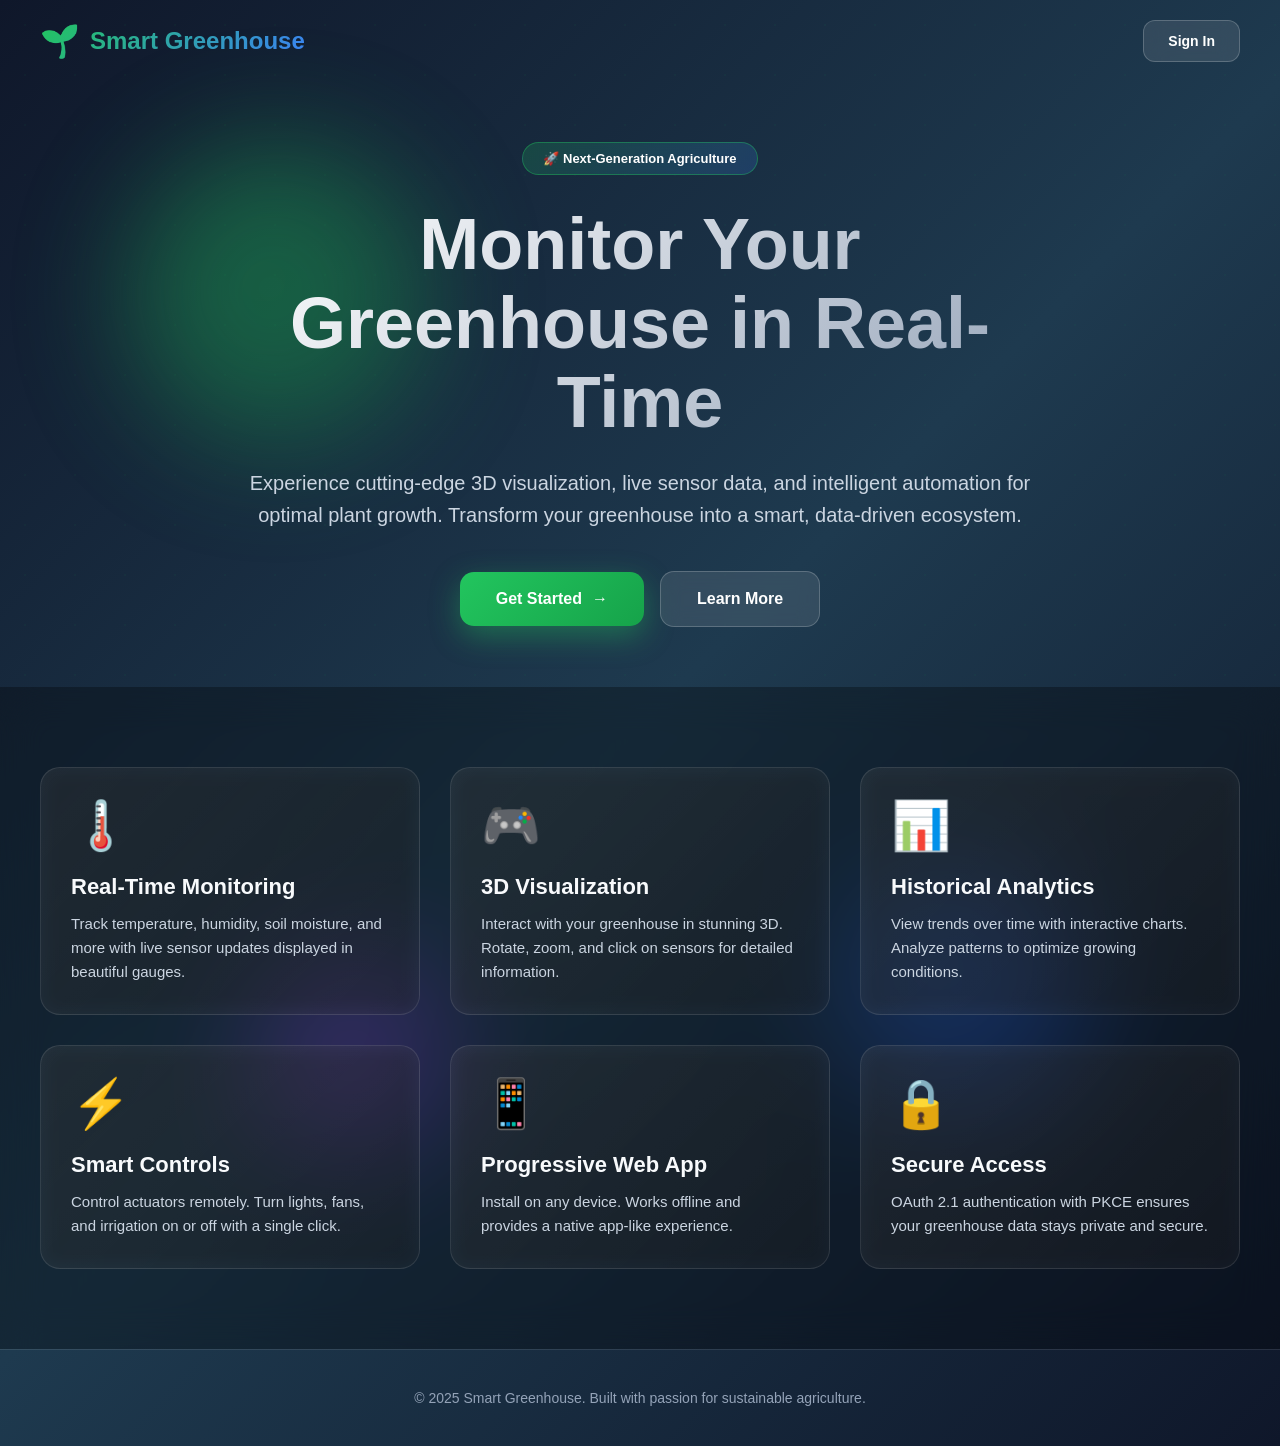
==== pages/welcome.html @ aa056883 "implement greenhouse-centric dashboard visualization" ====
<!DOCTYPE html>
<html lang="en">

<head>
    <meta charset="UTF-8">
    <meta name="viewport" content="width=device-width, initial-scale=1.0">
    <title>Smart Greenhouse - Welcome</title>

    <!-- PWA Metadata -->
    <meta name="theme-color" content="#1a1a1a">
    <meta name="description" content="Monitor and control your greenhouse with real-time 3D visualization">
    <link rel="manifest" href="../manifest.json">
    <link rel="icon" type="image/png" href="../icons/icon-192x192.png">
    <link rel="apple-touch-icon" href="../icons/icon-192x192.png">

    <!-- Styles -->
    <link rel="stylesheet" href="../css/welcome.css">
</head>

<body>
    <div class="bg-animation"></div>
    <div class="floating-element float-1"></div>
    <div class="floating-element float-2"></div>
    <div class="floating-element float-3"></div>

    <div class="container">
        <header>
            <div class="logo">
                <span class="logo-icon">🌱</span>
                Smart Greenhouse
            </div>
            <button class="header-btn" onclick="redirectToLogin()">Sign In</button>
        </header>

        <section class="hero">
            <div class="hero-content">
                <div class="hero-badge">🚀 Next-Generation Agriculture</div>
                <h1>Monitor Your Greenhouse in Real-Time</h1>
                <p class="hero-subtitle">
                    Experience cutting-edge 3D visualization, live sensor data, and intelligent automation
                    for optimal plant growth. Transform your greenhouse into a smart, data-driven ecosystem.
                </p>
                <div class="cta-buttons">
                    <button class="btn-primary" onclick="redirectToLogin()">
                        <span>Get Started</span>
                        <span>→</span>
                    </button>
                    <button class="btn-secondary" onclick="scrollToFeatures()">Learn More</button>
                </div>
            </div>
        </section>

        <section class="features" id="features">
            <div class="features-grid">
                <div class="feature-card">
                    <span class="feature-icon">🌡️</span>
                    <h3 class="feature-title">Real-Time Monitoring</h3>
                    <p class="feature-description">
                        Track temperature, humidity, soil moisture, and more with live sensor updates displayed in
                        beautiful gauges.
                    </p>
                </div>

                <div class="feature-card">
                    <span class="feature-icon">🎮</span>
                    <h3 class="feature-title">3D Visualization</h3>
                    <p class="feature-description">
                        Interact with your greenhouse in stunning 3D. Rotate, zoom, and click on sensors for detailed
                        information.
                    </p>
                </div>

                <div class="feature-card">
                    <span class="feature-icon">📊</span>
                    <h3 class="feature-title">Historical Analytics</h3>
                    <p class="feature-description">
                        View trends over time with interactive charts. Analyze patterns to optimize growing conditions.
                    </p>
                </div>

                <div class="feature-card">
                    <span class="feature-icon">⚡</span>
                    <h3 class="feature-title">Smart Controls</h3>
                    <p class="feature-description">
                        Control actuators remotely. Turn lights, fans, and irrigation on or off with a single click.
                    </p>
                </div>

                <div class="feature-card">
                    <span class="feature-icon">📱</span>
                    <h3 class="feature-title">Progressive Web App</h3>
                    <p class="feature-description">
                        Install on any device. Works offline and provides a native app-like experience.
                    </p>
                </div>

                <div class="feature-card">
                    <span class="feature-icon">🔒</span>
                    <h3 class="feature-title">Secure Access</h3>
                    <p class="feature-description">
                        OAuth 2.1 authentication with PKCE ensures your greenhouse data stays private and secure.
                    </p>
                </div>
            </div>
        </section>

        <footer>
            <p>&copy; 2025 Smart Greenhouse. Built with passion for sustainable agriculture.</p>
        </footer>
    </div>

    <script type="module" src="../js/welcome.js"></script>
</body>

</html>
---- css/welcome.css ----
/* welcome.css - Smart Greenhouse Welcome Page Styles */
* {
    margin: 0;
    padding: 0;
    box-sizing: border-box;
}

body {
    font-family: 'Inter', -apple-system, BlinkMacSystemFont, 'Segoe UI', Roboto, Oxygen, Ubuntu, sans-serif;
    background: linear-gradient(135deg, #0f172a 0%, #1e3a4f 50%, #0f172a 100%);
    color: white;
    min-height: 100vh;
    overflow-x: hidden;
    position: relative;
}

/* Animated Background */
.bg-animation {
    position: fixed;
    width: 100%;
    height: 100%;
    top: 0;
    left: 0;
    z-index: 0;
    opacity: 0.15;
    overflow: hidden;
}

.bg-animation::before {
    content: '';
    position: absolute;
    width: 200%;
    height: 200%;
    background: radial-gradient(circle, rgba(34, 197, 94, 0.3) 1px, transparent 1px);
    background-size: 50px 50px;
    animation: gridMove 20s linear infinite;
}

@keyframes gridMove {
    0% {
        transform: translate(0, 0);
    }

    100% {
        transform: translate(50px, 50px);
    }
}

/* Floating Elements */
.floating-element {
    position: absolute;
    border-radius: 50%;
    filter: blur(60px);
    opacity: 0.4;
    animation: float 15s ease-in-out infinite;
}

.float-1 {
    width: 300px;
    height: 300px;
    background: linear-gradient(135deg, #22c55e, #16a34a);
    top: 10%;
    left: 10%;
    animation-delay: 0s;
}

.float-2 {
    width: 250px;
    height: 250px;
    background: linear-gradient(135deg, #3b82f6, #1d4ed8);
    top: 60%;
    right: 15%;
    animation-delay: 5s;
}

.float-3 {
    width: 200px;
    height: 200px;
    background: linear-gradient(135deg, #a855f7, #7c3aed);
    bottom: 20%;
    left: 20%;
    animation-delay: 10s;
}

@keyframes float {

    0%,
    100% {
        transform: translateY(0) translateX(0);
    }

    33% {
        transform: translateY(-30px) translateX(20px);
    }

    66% {
        transform: translateY(20px) translateX(-20px);
    }
}

/* Main Container */
.container {
    position: relative;
    z-index: 1;
    min-height: 100vh;
    display: flex;
    flex-direction: column;
}

/* Header */
header {
    padding: 20px 40px;
    display: flex;
    justify-content: space-between;
    align-items: center;
}

.logo {
    font-size: 24px;
    font-weight: 800;
    background: linear-gradient(135deg, #22c55e 0%, #3b82f6 100%);
    -webkit-background-clip: text;
    -webkit-text-fill-color: transparent;
    background-clip: text;
    display: flex;
    align-items: center;
    gap: 10px;
}

.logo-icon {
    font-size: 32px;
}

.header-btn {
    background: rgba(255, 255, 255, 0.1);
    color: white;
    border: 1px solid rgba(255, 255, 255, 0.2);
    padding: 12px 24px;
    border-radius: 12px;
    cursor: pointer;
    font-size: 14px;
    font-weight: 600;
    backdrop-filter: blur(10px);
    transition: all 0.3s ease;
}

.header-btn:hover {
    background: rgba(255, 255, 255, 0.2);
    border-color: rgba(255, 255, 255, 0.4);
    transform: translateY(-2px);
    box-shadow: 0 8px 20px rgba(59, 130, 246, 0.3);
}

/* Hero Section */
.hero {
    flex: 1;
    display: flex;
    align-items: center;
    justify-content: center;
    padding: 60px 40px;
    text-align: center;
}

.hero-content {
    max-width: 800px;
}

.hero-badge {
    display: inline-block;
    background: linear-gradient(135deg, rgba(34, 197, 94, 0.2) 0%, rgba(59, 130, 246, 0.2) 100%);
    border: 1px solid rgba(34, 197, 94, 0.4);
    padding: 8px 20px;
    border-radius: 50px;
    font-size: 13px;
    font-weight: 600;
    margin-bottom: 30px;
    backdrop-filter: blur(10px);
    animation: fadeInUp 0.6s ease-out;
}

h1 {
    font-size: 72px;
    font-weight: 900;
    margin-bottom: 24px;
    background: linear-gradient(135deg, #ffffff 0%, #94a3b8 100%);
    -webkit-background-clip: text;
    -webkit-text-fill-color: transparent;
    background-clip: text;
    line-height: 1.1;
    animation: fadeInUp 0.6s ease-out 0.1s backwards;
}

.hero-subtitle {
    font-size: 20px;
    color: #cbd5e1;
    margin-bottom: 40px;
    line-height: 1.6;
    animation: fadeInUp 0.6s ease-out 0.2s backwards;
}

@keyframes fadeInUp {
    from {
        opacity: 0;
        transform: translateY(30px);
    }

    to {
        opacity: 1;
        transform: translateY(0);
    }
}

.cta-buttons {
    display: flex;
    gap: 16px;
    justify-content: center;
    align-items: center;
    flex-wrap: wrap;
    animation: fadeInUp 0.6s ease-out 0.3s backwards;
}

.btn-primary {
    background: linear-gradient(135deg, #22c55e 0%, #16a34a 100%);
    color: white;
    border: none;
    padding: 18px 36px;
    border-radius: 14px;
    cursor: pointer;
    font-size: 16px;
    font-weight: 700;
    transition: all 0.3s ease;
    box-shadow: 0 10px 30px rgba(34, 197, 94, 0.4);
    display: flex;
    align-items: center;
    gap: 10px;
}

.btn-primary:hover {
    transform: translateY(-3px);
    box-shadow: 0 15px 40px rgba(34, 197, 94, 0.6);
}

.btn-secondary {
    background: rgba(255, 255, 255, 0.1);
    color: white;
    border: 1px solid rgba(255, 255, 255, 0.2);
    padding: 18px 36px;
    border-radius: 14px;
    cursor: pointer;
    font-size: 16px;
    font-weight: 700;
    transition: all 0.3s ease;
    backdrop-filter: blur(10px);
}

.btn-secondary:hover {
    background: rgba(255, 255, 255, 0.2);
    border-color: rgba(255, 255, 255, 0.4);
    transform: translateY(-3px);
}

/* Features Section */
.features {
    padding: 80px 40px;
    background: rgba(0, 0, 0, 0.3);
    backdrop-filter: blur(20px);
}

.features-grid {
    max-width: 1200px;
    margin: 0 auto;
    display: grid;
    grid-template-columns: repeat(auto-fit, minmax(280px, 1fr));
    gap: 30px;
}

.feature-card {
    background: linear-gradient(135deg, rgba(255, 255, 255, 0.08) 0%, rgba(255, 255, 255, 0.04) 100%);
    padding: 30px;
    border-radius: 20px;
    border: 1px solid rgba(255, 255, 255, 0.1);
    backdrop-filter: blur(10px);
    transition: all 0.4s ease;
}

.feature-card:hover {
    transform: translateY(-8px);
    border-color: rgba(34, 197, 94, 0.5);
    box-shadow: 0 15px 40px rgba(34, 197, 94, 0.2);
}

.feature-icon {
    font-size: 48px;
    margin-bottom: 20px;
    display: block;
}

.feature-title {
    font-size: 22px;
    font-weight: 700;
    margin-bottom: 12px;
    color: #f8fafc;
}

.feature-description {
    font-size: 15px;
    color: #cbd5e1;
    line-height: 1.6;
}

/* Footer */
footer {
    padding: 40px;
    text-align: center;
    color: #94a3b8;
    font-size: 14px;
    border-top: 1px solid rgba(255, 255, 255, 0.1);
}

/* Responsive */
@media (max-width: 768px) {
    h1 {
        font-size: 48px;
    }

    .hero-subtitle {
        font-size: 18px;
    }

    .cta-buttons {
        flex-direction: column;
        width: 100%;
    }

    .btn-primary,
    .btn-secondary {
        width: 100%;
        justify-content: center;
    }

    header {
        padding: 20px;
    }

    .features {
        padding: 60px 20px;
    }
}
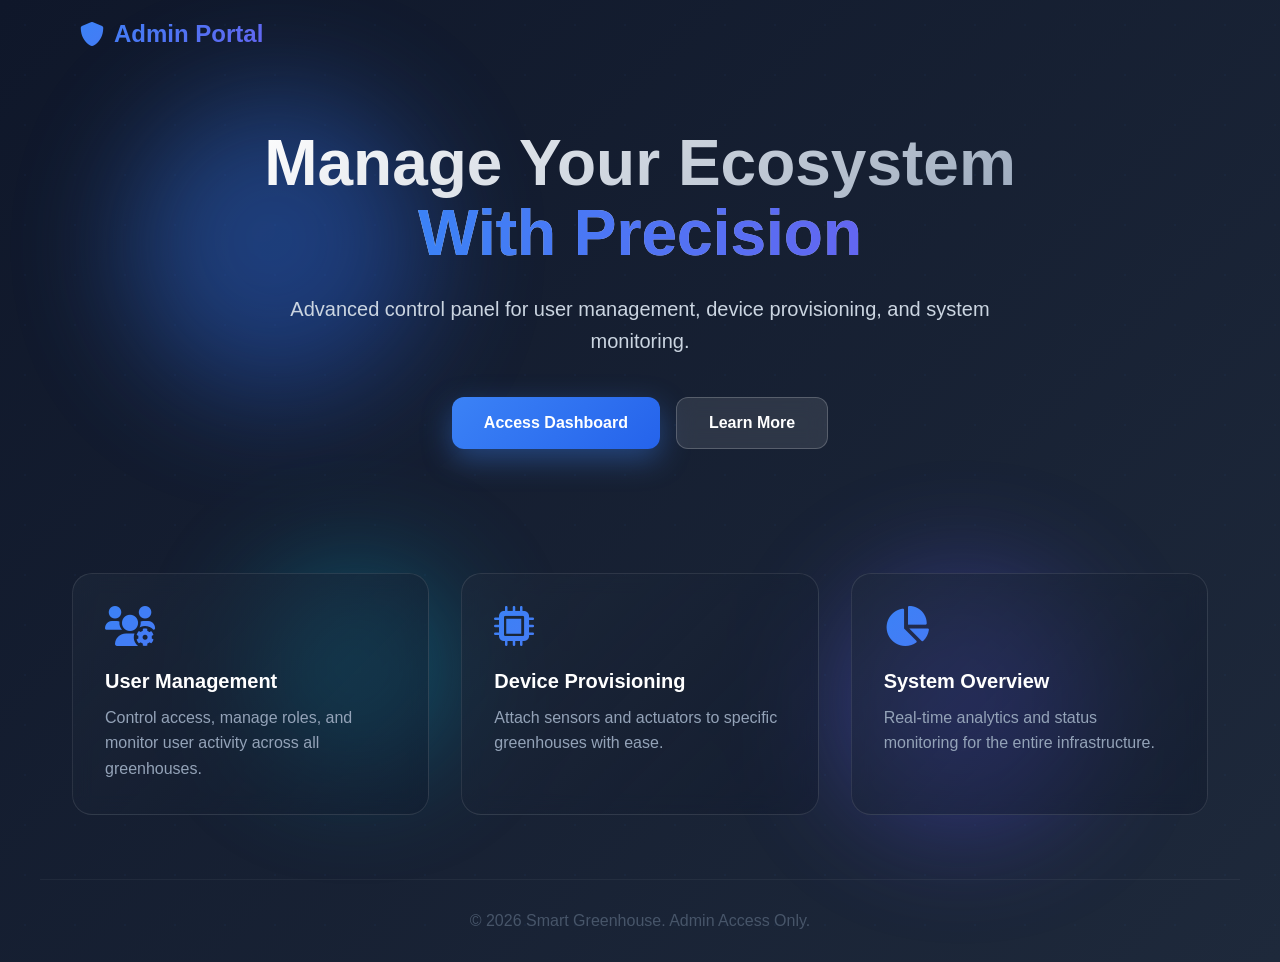
==== commit 76f3f071: "initial commit of PWA Admin application" ====
--- a/pages/welcome.html
+++ b/pages/welcome.html
@@ -4,108 +4,59 @@
 <head>
     <meta charset="UTF-8">
     <meta name="viewport" content="width=device-width, initial-scale=1.0">
-    <title>Smart Greenhouse - Welcome</title>
-
-    <!-- PWA Metadata -->
-    <meta name="theme-color" content="#1a1a1a">
-    <meta name="description" content="Monitor and control your greenhouse with real-time 3D visualization">
+    <title>Smart Greenhouse Admin - Welcome</title>
+    <link rel="icon" type="image/png" sizes="32x32" href="../icons/icon-32x32.png">
+    <link rel="icon" type="image/png" sizes="16x16" href="../icons/icon-16x16.png">
+    <link rel="apple-touch-icon" sizes="192x192" href="../icons/icon-192x192.png">
     <link rel="manifest" href="../manifest.json">
-    <link rel="icon" type="image/png" href="../icons/icon-192x192.png">
-    <link rel="apple-touch-icon" href="../icons/icon-192x192.png">
-
-    <!-- Styles -->
+    <meta name="theme-color" content="#3b82f6">
     <link rel="stylesheet" href="../css/welcome.css">
+    <link rel="stylesheet" href="https://cdnjs.cloudflare.com/ajax/libs/font-awesome/6.0.0/css/all.min.css">
 </head>
 
 <body>
+    <!-- Animated Background Elements -->
     <div class="bg-animation"></div>
     <div class="floating-element float-1"></div>
     <div class="floating-element float-2"></div>
     <div class="floating-element float-3"></div>
 
-    <div class="container">
+    <div class="welcome-container">
         <header>
-            <div class="logo">
-                <span class="logo-icon">🌱</span>
-                Smart Greenhouse
-            </div>
-            <button class="header-btn" onclick="redirectToLogin()">Sign In</button>
+            <div class="logo"><i class="fas fa-shield-alt"></i> Admin Portal</div>
         </header>
 
-        <section class="hero">
+        <main class="hero">
             <div class="hero-content">
-                <div class="hero-badge">🚀 Next-Generation Agriculture</div>
-                <h1>Monitor Your Greenhouse in Real-Time</h1>
-                <p class="hero-subtitle">
-                    Experience cutting-edge 3D visualization, live sensor data, and intelligent automation
-                    for optimal plant growth. Transform your greenhouse into a smart, data-driven ecosystem.
-                </p>
-                <div class="cta-buttons">
-                    <button class="btn-primary" onclick="redirectToLogin()">
-                        <span>Get Started</span>
-                        <span>→</span>
-                    </button>
+                <h1>Manage Your Ecosystem<br><span class="highlight">With Precision</span></h1>
+                <p>Advanced control panel for user management, device provisioning, and system monitoring.</p>
+                <div class="cta-group">
+                    <button class="btn-primary" onclick="redirectToLogin()">Access Dashboard</button>
                     <button class="btn-secondary" onclick="scrollToFeatures()">Learn More</button>
                 </div>
             </div>
-        </section>
+        </main>
 
-        <section class="features" id="features">
-            <div class="features-grid">
-                <div class="feature-card">
-                    <span class="feature-icon">🌡️</span>
-                    <h3 class="feature-title">Real-Time Monitoring</h3>
-                    <p class="feature-description">
-                        Track temperature, humidity, soil moisture, and more with live sensor updates displayed in
-                        beautiful gauges.
-                    </p>
-                </div>
-
-                <div class="feature-card">
-                    <span class="feature-icon">🎮</span>
-                    <h3 class="feature-title">3D Visualization</h3>
-                    <p class="feature-description">
-                        Interact with your greenhouse in stunning 3D. Rotate, zoom, and click on sensors for detailed
-                        information.
-                    </p>
-                </div>
-
-                <div class="feature-card">
-                    <span class="feature-icon">📊</span>
-                    <h3 class="feature-title">Historical Analytics</h3>
-                    <p class="feature-description">
-                        View trends over time with interactive charts. Analyze patterns to optimize growing conditions.
-                    </p>
-                </div>
-
-                <div class="feature-card">
-                    <span class="feature-icon">⚡</span>
-                    <h3 class="feature-title">Smart Controls</h3>
-                    <p class="feature-description">
-                        Control actuators remotely. Turn lights, fans, and irrigation on or off with a single click.
-                    </p>
-                </div>
-
-                <div class="feature-card">
-                    <span class="feature-icon">📱</span>
-                    <h3 class="feature-title">Progressive Web App</h3>
-                    <p class="feature-description">
-                        Install on any device. Works offline and provides a native app-like experience.
-                    </p>
-                </div>
-
-                <div class="feature-card">
-                    <span class="feature-icon">🔒</span>
-                    <h3 class="feature-title">Secure Access</h3>
-                    <p class="feature-description">
-                        OAuth 2.1 authentication with PKCE ensures your greenhouse data stays private and secure.
-                    </p>
-                </div>
+        <section id="features" class="features">
+            <div class="feature-card">
+                <i class="fas fa-users-cog"></i>
+                <h3>User Management</h3>
+                <p>Control access, manage roles, and monitor user activity across all greenhouses.</p>
+            </div>
+            <div class="feature-card">
+                <i class="fas fa-microchip"></i>
+                <h3>Device Provisioning</h3>
+                <p>Attach sensors and actuators to specific greenhouses with ease.</p>
+            </div>
+            <div class="feature-card">
+                <i class="fas fa-chart-pie"></i>
+                <h3>System Overview</h3>
+                <p>Real-time analytics and status monitoring for the entire infrastructure.</p>
             </div>
         </section>
 
         <footer>
-            <p>&copy; 2025 Smart Greenhouse. Built with passion for sustainable agriculture.</p>
+            <p>&copy; 2026 Smart Greenhouse. Admin Access Only.</p>
         </footer>
     </div>
 
--- a/css/welcome.css
+++ b/css/welcome.css
@@ -1,4 +1,4 @@
-/* welcome.css - Smart Greenhouse Welcome Page Styles */
+/* welcome.css - Admin PWA Premium Style (Blue Theme) */
 * {
     margin: 0;
     padding: 0;
@@ -6,12 +6,14 @@
 }
 
 body {
-    font-family: 'Inter', -apple-system, BlinkMacSystemFont, 'Segoe UI', Roboto, Oxygen, Ubuntu, sans-serif;
-    background: linear-gradient(135deg, #0f172a 0%, #1e3a4f 50%, #0f172a 100%);
+    font-family: 'Inter', -apple-system, BlinkMacSystemFont, 'Segoe UI', Roboto, sans-serif;
+    background: linear-gradient(135deg, #0f172a 0%, #1e293b 100%);
     color: white;
     min-height: 100vh;
     overflow-x: hidden;
     position: relative;
+    display: flex;
+    flex-direction: column;
 }
 
 /* Animated Background */
@@ -23,7 +25,7 @@
     left: 0;
     z-index: 0;
     opacity: 0.15;
-    overflow: hidden;
+    pointer-events: none;
 }
 
 .bg-animation::before {
@@ -31,7 +33,7 @@
     position: absolute;
     width: 200%;
     height: 200%;
-    background: radial-gradient(circle, rgba(34, 197, 94, 0.3) 1px, transparent 1px);
+    background: radial-gradient(circle, rgba(59, 130, 246, 0.3) 1px, transparent 1px);
     background-size: 50px 50px;
     animation: gridMove 20s linear infinite;
 }
@@ -46,28 +48,28 @@
     }
 }
 
-/* Floating Elements */
+/* Floating Elements (Blue/Indigo Theme) */
 .floating-element {
     position: absolute;
     border-radius: 50%;
     filter: blur(60px);
     opacity: 0.4;
     animation: float 15s ease-in-out infinite;
+    z-index: 0;
 }
 
 .float-1 {
     width: 300px;
     height: 300px;
-    background: linear-gradient(135deg, #22c55e, #16a34a);
+    background: linear-gradient(135deg, #3b82f6, #2563eb);
     top: 10%;
     left: 10%;
-    animation-delay: 0s;
 }
 
 .float-2 {
     width: 250px;
     height: 250px;
-    background: linear-gradient(135deg, #3b82f6, #1d4ed8);
+    background: linear-gradient(135deg, #6366f1, #4f46e5);
     top: 60%;
     right: 15%;
     animation-delay: 5s;
@@ -76,7 +78,7 @@
 .float-3 {
     width: 200px;
     height: 200px;
-    background: linear-gradient(135deg, #a855f7, #7c3aed);
+    background: linear-gradient(135deg, #06b6d4, #0891b2);
     bottom: 20%;
     left: 20%;
     animation-delay: 10s;
@@ -98,13 +100,16 @@
     }
 }
 
-/* Main Container */
-.container {
+/* Container */
+.welcome-container {
     position: relative;
     z-index: 1;
+    max-width: 1200px;
+    margin: 0 auto;
+    width: 100%;
+    display: flex;
+    flex-direction: column;
     min-height: 100vh;
-    display: flex;
-    flex-direction: column;
 }
 
 /* Header */
@@ -118,37 +123,12 @@
 .logo {
     font-size: 24px;
     font-weight: 800;
-    background: linear-gradient(135deg, #22c55e 0%, #3b82f6 100%);
-    -webkit-background-clip: text;
-    -webkit-text-fill-color: transparent;
-    background-clip: text;
+    background: linear-gradient(135deg, #3b82f6 0%, #6366f1 100%);
+    -webkit-background-clip: text;
+    -webkit-text-fill-color: transparent;
     display: flex;
     align-items: center;
     gap: 10px;
-}
-
-.logo-icon {
-    font-size: 32px;
-}
-
-.header-btn {
-    background: rgba(255, 255, 255, 0.1);
-    color: white;
-    border: 1px solid rgba(255, 255, 255, 0.2);
-    padding: 12px 24px;
-    border-radius: 12px;
-    cursor: pointer;
-    font-size: 14px;
-    font-weight: 600;
-    backdrop-filter: blur(10px);
-    transition: all 0.3s ease;
-}
-
-.header-btn:hover {
-    background: rgba(255, 255, 255, 0.2);
-    border-color: rgba(255, 255, 255, 0.4);
-    transform: translateY(-2px);
-    box-shadow: 0 8px 20px rgba(59, 130, 246, 0.3);
 }
 
 /* Hero Section */
@@ -157,7 +137,7 @@
     display: flex;
     align-items: center;
     justify-content: center;
-    padding: 60px 40px;
+    padding: 60px 20px;
     text-align: center;
 }
 
@@ -165,35 +145,27 @@
     max-width: 800px;
 }
 
-.hero-badge {
-    display: inline-block;
-    background: linear-gradient(135deg, rgba(34, 197, 94, 0.2) 0%, rgba(59, 130, 246, 0.2) 100%);
-    border: 1px solid rgba(34, 197, 94, 0.4);
-    padding: 8px 20px;
-    border-radius: 50px;
-    font-size: 13px;
-    font-weight: 600;
-    margin-bottom: 30px;
-    backdrop-filter: blur(10px);
+.hero-content h1 {
+    font-size: 4rem;
+    font-weight: 900;
+    margin-bottom: 1.5rem;
+    line-height: 1.1;
+    background: linear-gradient(135deg, #ffffff 0%, #94a3b8 100%);
+    -webkit-background-clip: text;
+    -webkit-text-fill-color: transparent;
     animation: fadeInUp 0.6s ease-out;
 }
 
-h1 {
-    font-size: 72px;
-    font-weight: 900;
-    margin-bottom: 24px;
-    background: linear-gradient(135deg, #ffffff 0%, #94a3b8 100%);
-    -webkit-background-clip: text;
-    -webkit-text-fill-color: transparent;
-    background-clip: text;
-    line-height: 1.1;
-    animation: fadeInUp 0.6s ease-out 0.1s backwards;
-}
-
-.hero-subtitle {
-    font-size: 20px;
+.highlight {
+    background: linear-gradient(to right, #3b82f6, #6366f1);
+    -webkit-background-clip: text;
+    -webkit-text-fill-color: transparent;
+}
+
+.hero-content p {
+    font-size: 1.25rem;
     color: #cbd5e1;
-    margin-bottom: 40px;
+    margin-bottom: 2.5rem;
     line-height: 1.6;
     animation: fadeInUp 0.6s ease-out 0.2s backwards;
 }
@@ -210,44 +182,40 @@
     }
 }
 
-.cta-buttons {
-    display: flex;
-    gap: 16px;
+/* Buttons */
+.cta-group {
+    display: flex;
+    gap: 1rem;
     justify-content: center;
-    align-items: center;
-    flex-wrap: wrap;
     animation: fadeInUp 0.6s ease-out 0.3s backwards;
 }
 
 .btn-primary {
-    background: linear-gradient(135deg, #22c55e 0%, #16a34a 100%);
+    background: linear-gradient(135deg, #3b82f6 0%, #2563eb 100%);
     color: white;
     border: none;
-    padding: 18px 36px;
-    border-radius: 14px;
+    padding: 16px 32px;
+    border-radius: 12px;
     cursor: pointer;
-    font-size: 16px;
+    font-size: 1rem;
     font-weight: 700;
     transition: all 0.3s ease;
-    box-shadow: 0 10px 30px rgba(34, 197, 94, 0.4);
-    display: flex;
-    align-items: center;
-    gap: 10px;
+    box-shadow: 0 10px 30px rgba(59, 130, 246, 0.4);
 }
 
 .btn-primary:hover {
     transform: translateY(-3px);
-    box-shadow: 0 15px 40px rgba(34, 197, 94, 0.6);
+    box-shadow: 0 15px 40px rgba(59, 130, 246, 0.6);
 }
 
 .btn-secondary {
     background: rgba(255, 255, 255, 0.1);
     color: white;
     border: 1px solid rgba(255, 255, 255, 0.2);
-    padding: 18px 36px;
-    border-radius: 14px;
+    padding: 16px 32px;
+    border-radius: 12px;
     cursor: pointer;
-    font-size: 16px;
+    font-size: 1rem;
     font-weight: 700;
     transition: all 0.3s ease;
     backdrop-filter: blur(10px);
@@ -255,94 +223,73 @@
 
 .btn-secondary:hover {
     background: rgba(255, 255, 255, 0.2);
-    border-color: rgba(255, 255, 255, 0.4);
     transform: translateY(-3px);
 }
 
-/* Features Section */
+/* Features Grid */
 .features {
-    padding: 80px 40px;
-    background: rgba(0, 0, 0, 0.3);
-    backdrop-filter: blur(20px);
-}
-
-.features-grid {
+    display: grid;
+    grid-template-columns: repeat(auto-fit, minmax(280px, 1fr));
+    gap: 2rem;
+    padding: 4rem 2rem;
     max-width: 1200px;
     margin: 0 auto;
-    display: grid;
-    grid-template-columns: repeat(auto-fit, minmax(280px, 1fr));
-    gap: 30px;
+    width: 100%;
 }
 
 .feature-card {
-    background: linear-gradient(135deg, rgba(255, 255, 255, 0.08) 0%, rgba(255, 255, 255, 0.04) 100%);
-    padding: 30px;
+    background: linear-gradient(135deg, rgba(30, 41, 59, 0.6) 0%, rgba(15, 23, 42, 0.4) 100%);
+    padding: 2rem;
     border-radius: 20px;
     border: 1px solid rgba(255, 255, 255, 0.1);
     backdrop-filter: blur(10px);
-    transition: all 0.4s ease;
+    transition: all 0.3s ease;
 }
 
 .feature-card:hover {
     transform: translateY(-8px);
-    border-color: rgba(34, 197, 94, 0.5);
-    box-shadow: 0 15px 40px rgba(34, 197, 94, 0.2);
-}
-
-.feature-icon {
-    font-size: 48px;
-    margin-bottom: 20px;
+    border-color: rgba(59, 130, 246, 0.5);
+    box-shadow: 0 10px 30px rgba(59, 130, 246, 0.1);
+}
+
+.feature-card i {
+    font-size: 2.5rem;
+    background: linear-gradient(135deg, #3b82f6, #6366f1);
+    -webkit-background-clip: text;
+    -webkit-text-fill-color: transparent;
+    margin-bottom: 1.5rem;
     display: block;
 }
 
-.feature-title {
-    font-size: 22px;
-    font-weight: 700;
-    margin-bottom: 12px;
-    color: #f8fafc;
-}
-
-.feature-description {
-    font-size: 15px;
-    color: #cbd5e1;
+.feature-card h3 {
+    margin-bottom: 0.75rem;
+    font-size: 1.25rem;
+}
+
+.feature-card p {
+    color: #94a3b8;
     line-height: 1.6;
 }
 
 /* Footer */
 footer {
-    padding: 40px;
     text-align: center;
-    color: #94a3b8;
-    font-size: 14px;
-    border-top: 1px solid rgba(255, 255, 255, 0.1);
+    padding: 2rem;
+    color: #475569;
+    border-top: 1px solid rgba(255, 255, 255, 0.05);
 }
 
 /* Responsive */
 @media (max-width: 768px) {
-    h1 {
-        font-size: 48px;
-    }
-
-    .hero-subtitle {
-        font-size: 18px;
-    }
-
-    .cta-buttons {
+    .hero-content h1 {
+        font-size: 2.5rem;
+    }
+
+    .cta-group {
         flex-direction: column;
-        width: 100%;
-    }
-
-    .btn-primary,
-    .btn-secondary {
-        width: 100%;
-        justify-content: center;
     }
 
     header {
         padding: 20px;
     }
-
-    .features {
-        padding: 60px 20px;
-    }
 }
